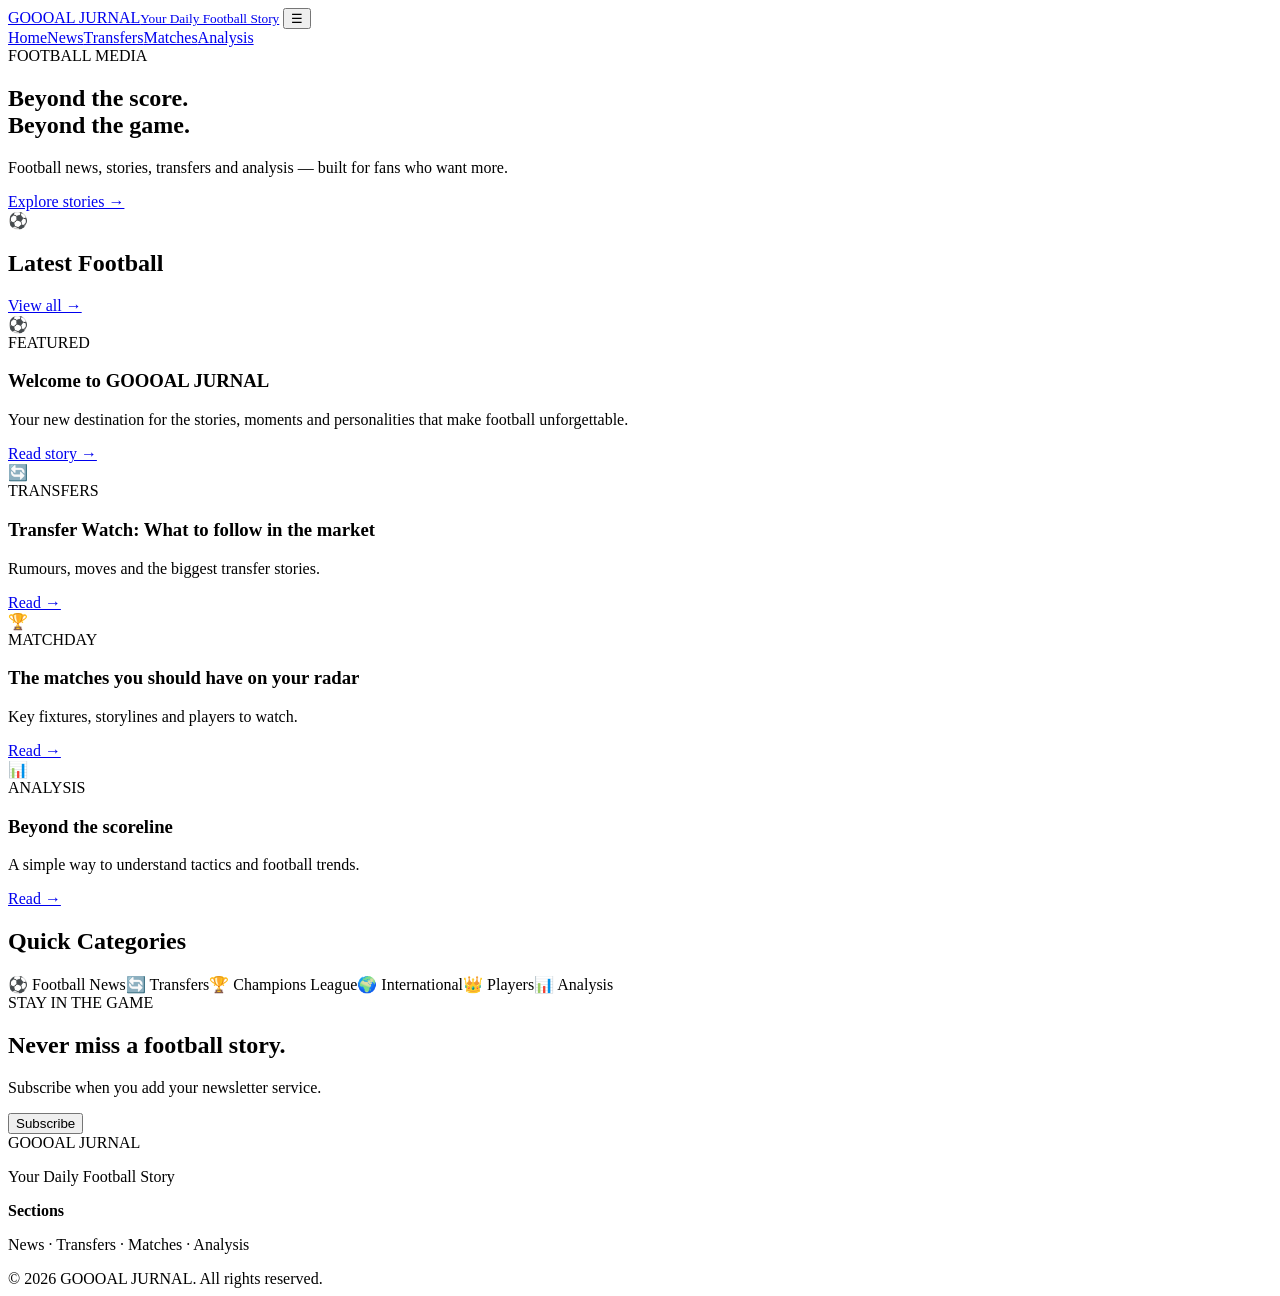
==== index.html @ cf1b4c9e "Add files via upload" ====
<!doctype html>
<html lang="en">
<head>
<meta charset="utf-8"><meta name="viewport" content="width=device-width,initial-scale=1">
<title>GOOOAL JURNAL | Your Daily Football Story</title>
<meta name="description" content="GOOOAL JURNAL — football news, transfers, match stories and analysis.">
<link rel="stylesheet" href="assets/style.css">
</head>
<body>
<header class="site-header"><div class="wrap nav">
<a class="brand" href="index.html">GOOOAL <span>JURNAL</span><small>Your Daily Football Story</small></a>
<button class="menu" onclick="document.querySelector('nav').classList.toggle('open')">☰</button>
<nav><a href="index.html">Home</a><a href="#news">News</a><a href="#transfers">Transfers</a><a href="#matches">Matches</a><a href="#analysis">Analysis</a></nav>
</div></header>

<main>
<section class="hero wrap"><div class="hero-copy"><span class="pill">FOOTBALL MEDIA</span><h1>Beyond the score.<br>Beyond the game.</h1><p>Football news, stories, transfers and analysis — built for fans who want more.</p><a class="btn" href="#news">Explore stories →</a></div><div class="hero-ball">⚽</div></section>

<section class="wrap section" id="news"><div class="section-title"><h2>Latest Football</h2><a href="#news">View all →</a></div>
<div class="featured"><article><div class="image green">⚽</div><div class="article-body"><span class="cat">FEATURED</span><h3>Welcome to GOOOAL JURNAL</h3><p>Your new destination for the stories, moments and personalities that make football unforgettable.</p><a class="read" href="articles/welcome.html">Read story →</a></div></article></div>
<div class="cards">
<article class="card"><div class="image">🔄</div><div class="article-body"><span class="cat">TRANSFERS</span><h3>Transfer Watch: What to follow in the market</h3><p>Rumours, moves and the biggest transfer stories.</p><a class="read" href="articles/transfers.html">Read →</a></div></article>
<article class="card"><div class="image">🏆</div><div class="article-body"><span class="cat">MATCHDAY</span><h3>The matches you should have on your radar</h3><p>Key fixtures, storylines and players to watch.</p><a class="read" href="articles/matchday.html">Read →</a></div></article>
<article class="card"><div class="image">📊</div><div class="article-body"><span class="cat">ANALYSIS</span><h3>Beyond the scoreline</h3><p>A simple way to understand tactics and football trends.</p><a class="read" href="articles/analysis.html">Read →</a></div></article>
</div></section>

<section class="wrap section" id="transfers"><div class="section-title"><h2>Quick Categories</h2></div><div class="categories"><a>⚽ Football News</a><a>🔄 Transfers</a><a>🏆 Champions League</a><a>🌍 International</a><a>👑 Players</a><a>📊 Analysis</a></div></section>

<section class="wrap newsletter"><div><span class="cat">STAY IN THE GAME</span><h2>Never miss a football story.</h2><p>Subscribe when you add your newsletter service.</p></div><button onclick="alert('Newsletter signup will be connected in the next version.')">Subscribe</button></section>
</main>

<footer><div class="wrap footer"><div><div class="brand footer-brand">GOOOAL <span>JURNAL</span></div><p>Your Daily Football Story</p></div><div><b>Sections</b><p>News · Transfers · Matches · Analysis</p></div></div><div class="copyright">© 2026 GOOOAL JURNAL. All rights reserved.</div></footer>
</body></html>
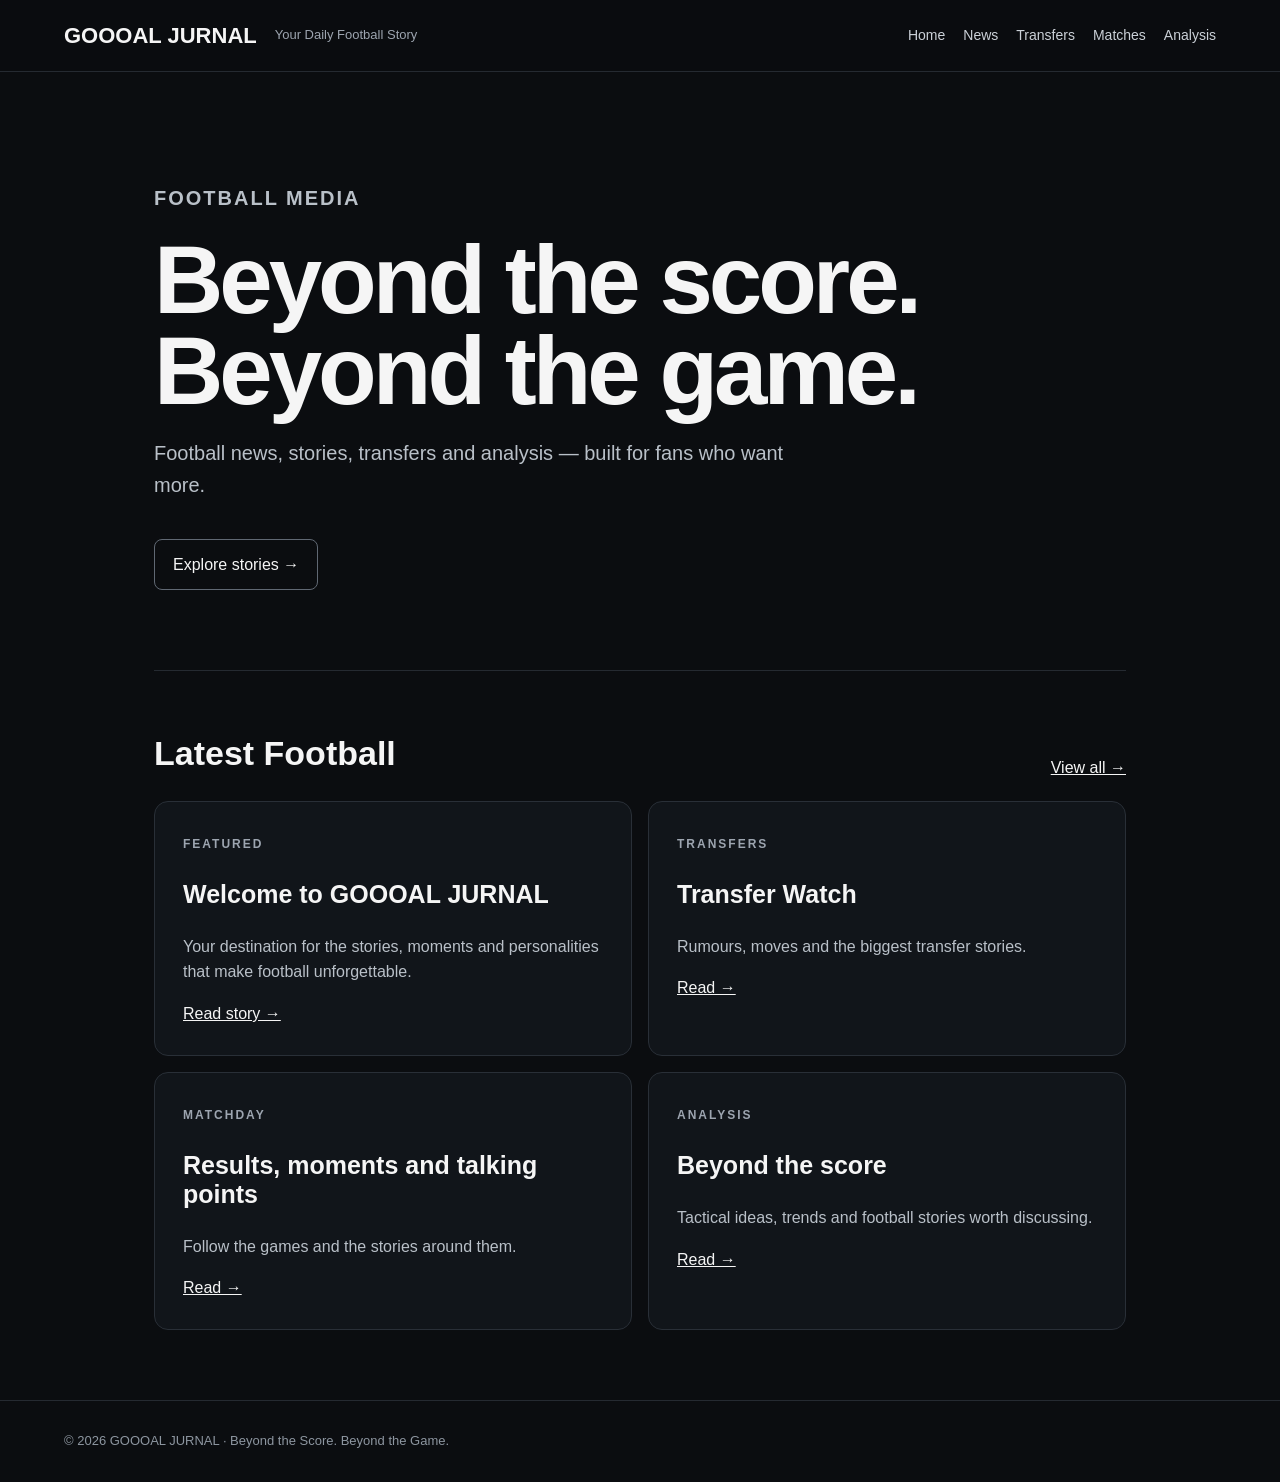
==== commit f654c353: "Add files via upload" ====
--- a/index.html
+++ b/index.html
@@ -1,33 +1 @@
-<!doctype html>
-<html lang="en">
-<head>
-<meta charset="utf-8"><meta name="viewport" content="width=device-width,initial-scale=1">
-<title>GOOOAL JURNAL | Your Daily Football Story</title>
-<meta name="description" content="GOOOAL JURNAL — football news, transfers, match stories and analysis.">
-<link rel="stylesheet" href="assets/style.css">
-</head>
-<body>
-<header class="site-header"><div class="wrap nav">
-<a class="brand" href="index.html">GOOOAL <span>JURNAL</span><small>Your Daily Football Story</small></a>
-<button class="menu" onclick="document.querySelector('nav').classList.toggle('open')">☰</button>
-<nav><a href="index.html">Home</a><a href="#news">News</a><a href="#transfers">Transfers</a><a href="#matches">Matches</a><a href="#analysis">Analysis</a></nav>
-</div></header>
-
-<main>
-<section class="hero wrap"><div class="hero-copy"><span class="pill">FOOTBALL MEDIA</span><h1>Beyond the score.<br>Beyond the game.</h1><p>Football news, stories, transfers and analysis — built for fans who want more.</p><a class="btn" href="#news">Explore stories →</a></div><div class="hero-ball">⚽</div></section>
-
-<section class="wrap section" id="news"><div class="section-title"><h2>Latest Football</h2><a href="#news">View all →</a></div>
-<div class="featured"><article><div class="image green">⚽</div><div class="article-body"><span class="cat">FEATURED</span><h3>Welcome to GOOOAL JURNAL</h3><p>Your new destination for the stories, moments and personalities that make football unforgettable.</p><a class="read" href="articles/welcome.html">Read story →</a></div></article></div>
-<div class="cards">
-<article class="card"><div class="image">🔄</div><div class="article-body"><span class="cat">TRANSFERS</span><h3>Transfer Watch: What to follow in the market</h3><p>Rumours, moves and the biggest transfer stories.</p><a class="read" href="articles/transfers.html">Read →</a></div></article>
-<article class="card"><div class="image">🏆</div><div class="article-body"><span class="cat">MATCHDAY</span><h3>The matches you should have on your radar</h3><p>Key fixtures, storylines and players to watch.</p><a class="read" href="articles/matchday.html">Read →</a></div></article>
-<article class="card"><div class="image">📊</div><div class="article-body"><span class="cat">ANALYSIS</span><h3>Beyond the scoreline</h3><p>A simple way to understand tactics and football trends.</p><a class="read" href="articles/analysis.html">Read →</a></div></article>
-</div></section>
-
-<section class="wrap section" id="transfers"><div class="section-title"><h2>Quick Categories</h2></div><div class="categories"><a>⚽ Football News</a><a>🔄 Transfers</a><a>🏆 Champions League</a><a>🌍 International</a><a>👑 Players</a><a>📊 Analysis</a></div></section>
-
-<section class="wrap newsletter"><div><span class="cat">STAY IN THE GAME</span><h2>Never miss a football story.</h2><p>Subscribe when you add your newsletter service.</p></div><button onclick="alert('Newsletter signup will be connected in the next version.')">Subscribe</button></section>
-</main>
-
-<footer><div class="wrap footer"><div><div class="brand footer-brand">GOOOAL <span>JURNAL</span></div><p>Your Daily Football Story</p></div><div><b>Sections</b><p>News · Transfers · Matches · Analysis</p></div></div><div class="copyright">© 2026 GOOOAL JURNAL. All rights reserved.</div></footer>
-</body></html>+<!doctype html><html lang="en"><head><meta charset="utf-8"><meta name="viewport" content="width=device-width,initial-scale=1"><title>GOOOAL JURNAL</title><link rel="stylesheet" href="style.css"></head><body><header><a class="logo" href="index.html">GOOOAL JURNAL</a><span class="tag">Your Daily Football Story</span><nav><a href="index.html">Home</a><a href="welcome.html">News</a><a href="transfers.html">Transfers</a><a href="matchday.html">Matches</a><a href="analysis.html">Analysis</a></nav></header><main><section class="hero"><p class="eyebrow">FOOTBALL MEDIA</p><h1>Beyond the score.<br>Beyond the game.</h1><p>Football news, stories, transfers and analysis — built for fans who want more.</p><a class="button" href="welcome.html">Explore stories →</a></section><section><div class="sectionhead"><h2>Latest Football</h2><a href="welcome.html">View all →</a></div><div class="grid"><article><span class="label">FEATURED</span><h3>Welcome to GOOOAL JURNAL</h3><p>Your destination for the stories, moments and personalities that make football unforgettable.</p><a href="welcome.html">Read story →</a></article><article><span class="label">TRANSFERS</span><h3>Transfer Watch</h3><p>Rumours, moves and the biggest transfer stories.</p><a href="transfers.html">Read →</a></article><article><span class="label">MATCHDAY</span><h3>Results, moments and talking points</h3><p>Follow the games and the stories around them.</p><a href="matchday.html">Read →</a></article><article><span class="label">ANALYSIS</span><h3>Beyond the score</h3><p>Tactical ideas, trends and football stories worth discussing.</p><a href="analysis.html">Read →</a></article></div></section></main><footer>© 2026 GOOOAL JURNAL · Beyond the Score. Beyond the Game.</footer></body></html>
--- a/style.css
+++ b/style.css
@@ -0,0 +1 @@
+*{box-sizing:border-box}body{margin:0;background:#0b0d10;color:#f5f5f5;font-family:Arial,sans-serif;line-height:1.6}a{color:inherit}header{position:sticky;top:0;background:#0b0d10ee;border-bottom:1px solid #252a31;padding:18px 5%;display:flex;align-items:center;gap:18px;flex-wrap:wrap}.logo{font-weight:900;font-size:22px;text-decoration:none}.tag{color:#9da5b0;font-size:13px}nav{display:flex;gap:18px;margin-left:auto;flex-wrap:wrap}nav a{text-decoration:none;color:#cbd1d8;font-size:14px}main{max-width:1100px;margin:auto;padding:0 5%}.hero{padding:90px 0 80px;border-bottom:1px solid #252a31}.eyebrow,.label{font-size:12px;font-weight:800;letter-spacing:2px;color:#9da5b0}.hero h1{font-size:clamp(46px,10vw,96px);line-height:.95;letter-spacing:-4px;margin:20px 0}.hero p{max-width:680px;font-size:20px;color:#b9c0c8}.button{display:inline-block;margin-top:18px;padding:12px 18px;border:1px solid #606873;border-radius:8px;text-decoration:none}.sectionhead{display:flex;justify-content:space-between;align-items:end;margin:55px 0 20px}.sectionhead h2{font-size:34px;margin:0}.grid{display:grid;grid-template-columns:repeat(2,1fr);gap:16px}article,.card{border:1px solid #292f37;border-radius:14px;padding:28px;background:#11151a}article h3,.card h2{font-size:25px;line-height:1.15}article p,.card p,.page>p{color:#b9c0c8}.page{padding:70px 0}.page h1{font-size:clamp(42px,9vw,78px);line-height:1;margin:12px 0 20px}.page>.card{margin-top:35px}footer{border-top:1px solid #252a31;margin-top:70px;padding:30px 5%;color:#8d96a0;font-size:13px}@media(max-width:700px){header{padding:14px 4%;gap:10px}.tag{display:none}nav{width:100%;margin:0;gap:12px}.hero{padding:55px 0}.hero h1{font-size:48px;letter-spacing:-2px}.hero p{font-size:17px}.grid{grid-template-columns:1fr}}
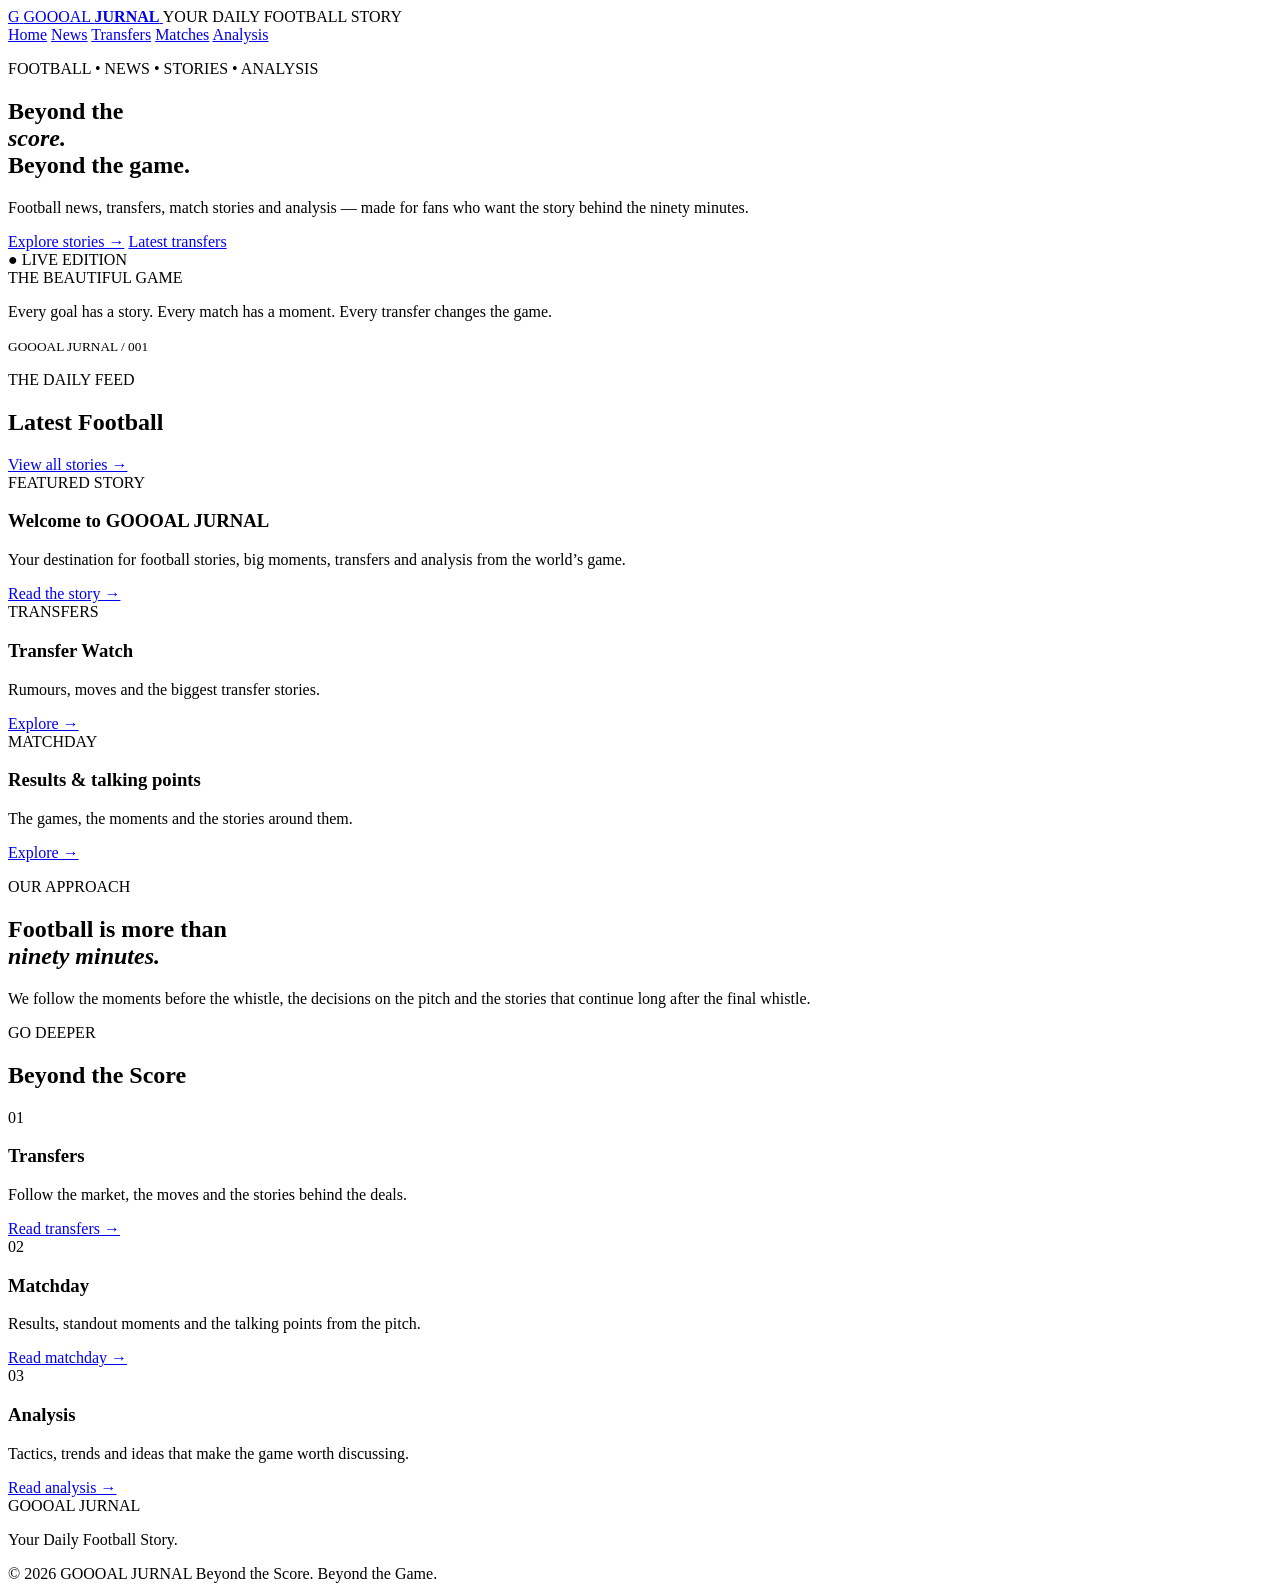
==== commit fe2382a0: "Rename index-5.html to index.html" ====
--- a/index.html
+++ b/index.html
@@ -1 +1,126 @@
-<!doctype html><html lang="en"><head><meta charset="utf-8"><meta name="viewport" content="width=device-width,initial-scale=1"><title>GOOOAL JURNAL</title><link rel="stylesheet" href="style.css"></head><body><header><a class="logo" href="index.html">GOOOAL JURNAL</a><span class="tag">Your Daily Football Story</span><nav><a href="index.html">Home</a><a href="welcome.html">News</a><a href="transfers.html">Transfers</a><a href="matchday.html">Matches</a><a href="analysis.html">Analysis</a></nav></header><main><section class="hero"><p class="eyebrow">FOOTBALL MEDIA</p><h1>Beyond the score.<br>Beyond the game.</h1><p>Football news, stories, transfers and analysis — built for fans who want more.</p><a class="button" href="welcome.html">Explore stories →</a></section><section><div class="sectionhead"><h2>Latest Football</h2><a href="welcome.html">View all →</a></div><div class="grid"><article><span class="label">FEATURED</span><h3>Welcome to GOOOAL JURNAL</h3><p>Your destination for the stories, moments and personalities that make football unforgettable.</p><a href="welcome.html">Read story →</a></article><article><span class="label">TRANSFERS</span><h3>Transfer Watch</h3><p>Rumours, moves and the biggest transfer stories.</p><a href="transfers.html">Read →</a></article><article><span class="label">MATCHDAY</span><h3>Results, moments and talking points</h3><p>Follow the games and the stories around them.</p><a href="matchday.html">Read →</a></article><article><span class="label">ANALYSIS</span><h3>Beyond the score</h3><p>Tactical ideas, trends and football stories worth discussing.</p><a href="analysis.html">Read →</a></article></div></section></main><footer>© 2026 GOOOAL JURNAL · Beyond the Score. Beyond the Game.</footer></body></html>+<!doctype html>
+<html lang="en">
+<head>
+<meta charset="utf-8">
+<meta name="viewport" content="width=device-width,initial-scale=1">
+<title>GOOOAL JURNAL — Your Daily Football Story</title>
+<meta name="description" content="Football news, transfers, match stories and analysis. Your Daily Football Story.">
+<link rel="stylesheet" href="style.css">
+</head>
+<body>
+
+<header class="topbar">
+  <a class="brand" href="index.html">
+    <span class="brand-mark">G</span>
+    <span>GOOOAL <b>JURNAL</b></span>
+  </a>
+  <span class="tagline">YOUR DAILY FOOTBALL STORY</span>
+  <nav>
+    <a class="active" href="index.html">Home</a>
+    <a href="welcome.html">News</a>
+    <a href="transfers.html">Transfers</a>
+    <a href="matchday.html">Matches</a>
+    <a href="analysis.html">Analysis</a>
+  </nav>
+</header>
+
+<main>
+  <section class="hero">
+    <div class="hero-copy">
+      <p class="kicker">FOOTBALL • NEWS • STORIES • ANALYSIS</p>
+      <h1>Beyond the<br><em>score.</em><br>Beyond the game.</h1>
+      <p class="intro">Football news, transfers, match stories and analysis — made for fans who want the story behind the ninety minutes.</p>
+      <div class="actions">
+        <a class="button" href="welcome.html">Explore stories →</a>
+        <a class="text-link" href="transfers.html">Latest transfers</a>
+      </div>
+    </div>
+    <div class="hero-card">
+      <div class="live-dot">● LIVE EDITION</div>
+      <div class="hero-card-title">THE BEAUTIFUL GAME</div>
+      <p>Every goal has a story. Every match has a moment. Every transfer changes the game.</p>
+      <div class="hero-line"></div>
+      <small>GOOOAL JURNAL / 001</small>
+    </div>
+  </section>
+
+  <section class="section">
+    <div class="section-head">
+      <div>
+        <p class="kicker">THE DAILY FEED</p>
+        <h2>Latest Football</h2>
+      </div>
+      <a href="welcome.html">View all stories →</a>
+    </div>
+
+    <div class="featured">
+      <article class="feature-main">
+        <span class="pill">FEATURED STORY</span>
+        <h3>Welcome to GOOOAL JURNAL</h3>
+        <p>Your destination for football stories, big moments, transfers and analysis from the world’s game.</p>
+        <a href="welcome.html">Read the story →</a>
+      </article>
+
+      <article class="story">
+        <span class="pill">TRANSFERS</span>
+        <h3>Transfer Watch</h3>
+        <p>Rumours, moves and the biggest transfer stories.</p>
+        <a href="transfers.html">Explore →</a>
+      </article>
+
+      <article class="story">
+        <span class="pill">MATCHDAY</span>
+        <h3>Results & talking points</h3>
+        <p>The games, the moments and the stories around them.</p>
+        <a href="matchday.html">Explore →</a>
+      </article>
+    </div>
+  </section>
+
+  <section class="manifesto">
+    <p class="kicker">OUR APPROACH</p>
+    <h2>Football is more than<br><em>ninety minutes.</em></h2>
+    <p>We follow the moments before the whistle, the decisions on the pitch and the stories that continue long after the final whistle.</p>
+  </section>
+
+  <section class="section">
+    <div class="section-head">
+      <div>
+        <p class="kicker">GO DEEPER</p>
+        <h2>Beyond the Score</h2>
+      </div>
+    </div>
+    <div class="three-col">
+      <article class="mini">
+        <span class="number">01</span>
+        <h3>Transfers</h3>
+        <p>Follow the market, the moves and the stories behind the deals.</p>
+        <a href="transfers.html">Read transfers →</a>
+      </article>
+      <article class="mini">
+        <span class="number">02</span>
+        <h3>Matchday</h3>
+        <p>Results, standout moments and the talking points from the pitch.</p>
+        <a href="matchday.html">Read matchday →</a>
+      </article>
+      <article class="mini">
+        <span class="number">03</span>
+        <h3>Analysis</h3>
+        <p>Tactics, trends and ideas that make the game worth discussing.</p>
+        <a href="analysis.html">Read analysis →</a>
+      </article>
+    </div>
+  </section>
+</main>
+
+<footer>
+  <div class="footer-brand">GOOOAL JURNAL</div>
+  <p>Your Daily Football Story.</p>
+  <div class="footer-bottom">
+    <span>© 2026 GOOOAL JURNAL</span>
+    <span>Beyond the Score. Beyond the Game.</span>
+  </div>
+</footer>
+
+</body>
+</html>
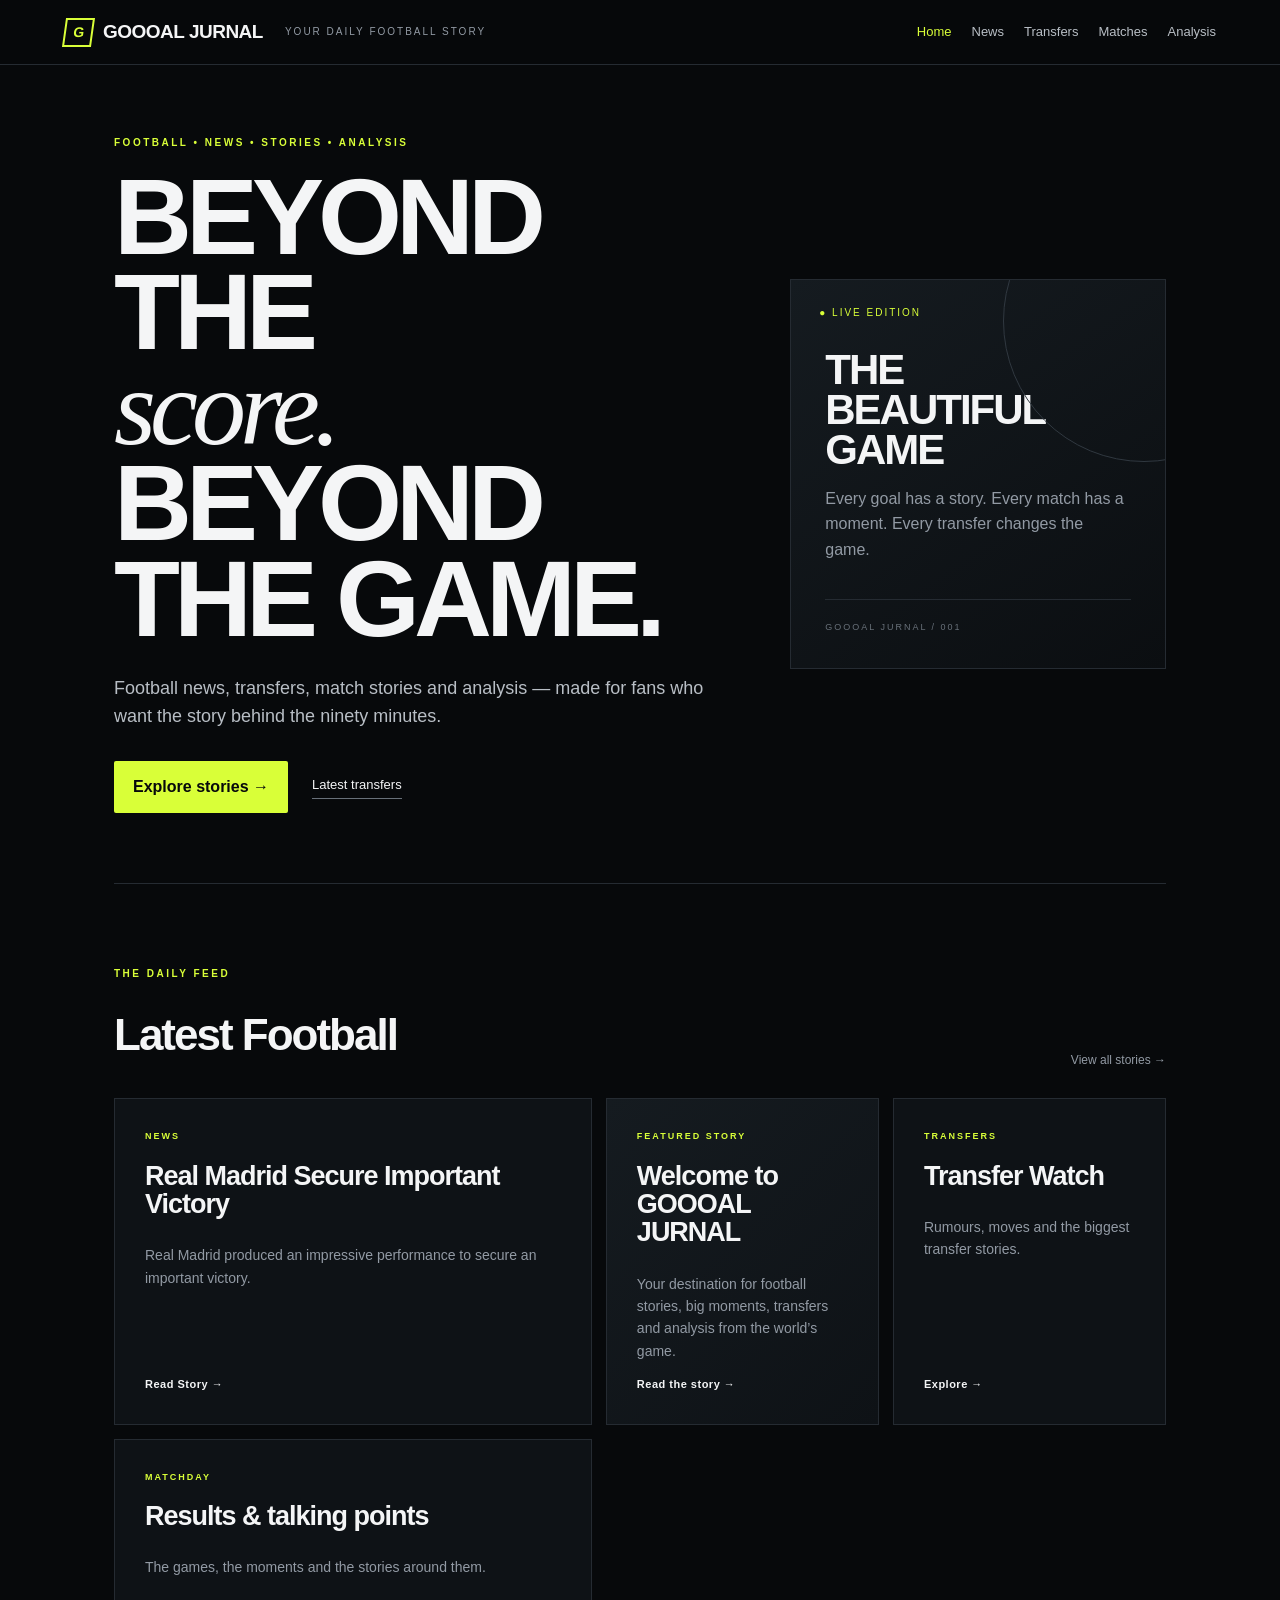
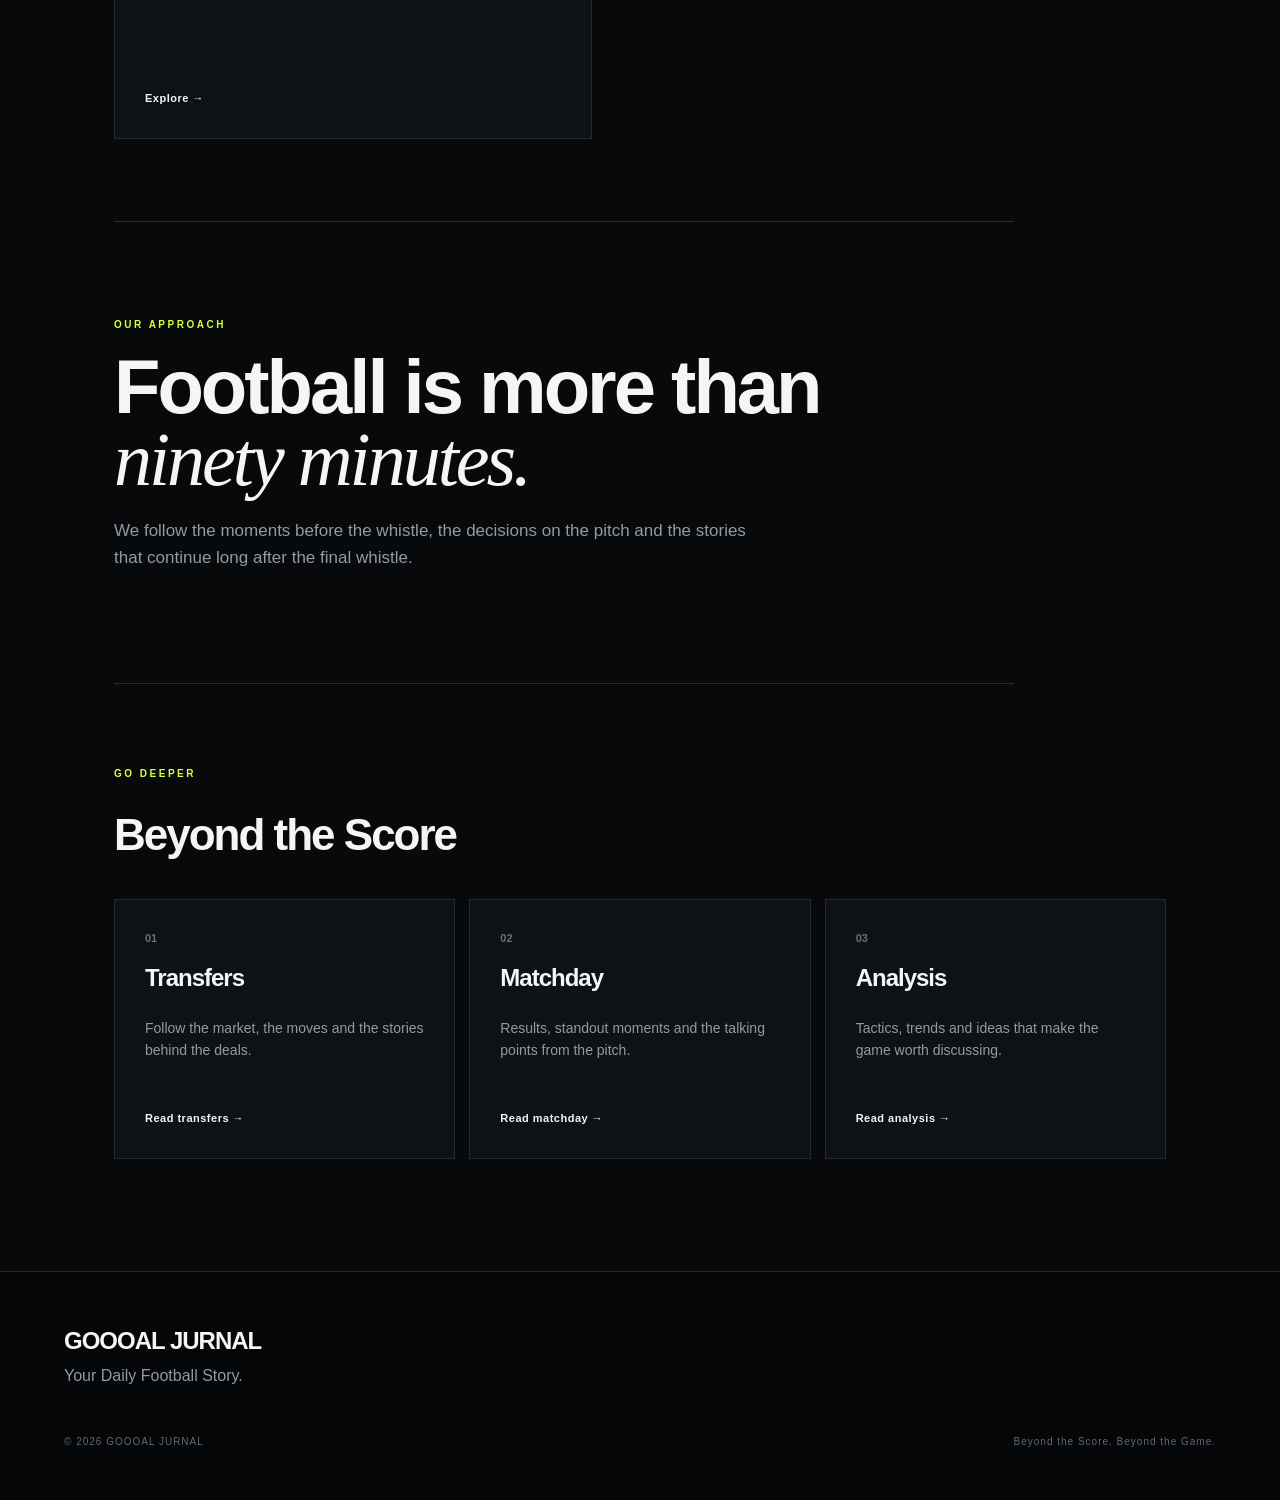
==== commit 79e35c7c: "Update index.html" ====
--- a/index.html
+++ b/index.html
@@ -53,7 +53,13 @@
       <a href="welcome.html">View all stories →</a>
     </div>
 
-    <div class="featured">
+    <div class="featured"> 
+      <article class="story">
+  <span class="pill">NEWS</span>
+  <h3>Real Madrid Secure Important Victory</h3>
+  <p>Real Madrid produced an impressive performance to secure an important victory.</p>
+  <a href="article.html">Read Story →</a>
+</article>
       <article class="feature-main">
         <span class="pill">FEATURED STORY</span>
         <h3>Welcome to GOOOAL JURNAL</h3>
--- a/style.css
+++ b/style.css
@@ -0,0 +1,61 @@
+*{box-sizing:border-box}
+:root{--bg:#07090b;--panel:#0e1216;--line:#252b32;--text:#f4f5f6;--muted:#929aa4;--accent:#d9ff38}
+html{scroll-behavior:smooth}
+body{margin:0;background:var(--bg);color:var(--text);font-family:Arial,Helvetica,sans-serif;line-height:1.6}
+a{color:inherit;text-decoration:none}
+.topbar{position:sticky;top:0;z-index:10;background:rgba(7,9,11,.92);backdrop-filter:blur(14px);border-bottom:1px solid var(--line);padding:17px 5%;display:flex;align-items:center;gap:22px;flex-wrap:wrap}
+.brand{display:flex;align-items:center;gap:10px;font-weight:900;font-size:19px;letter-spacing:-.5px}
+.brand b{font-weight:900}
+.brand-mark{display:grid;place-items:center;width:29px;height:29px;border:2px solid var(--accent);color:var(--accent);font-size:14px;transform:skew(-8deg)}
+.tagline{font-size:10px;letter-spacing:2px;color:var(--muted)}
+nav{display:flex;gap:20px;margin-left:auto}
+nav a{font-size:13px;color:#b8bec5}
+nav a:hover,nav .active{color:var(--accent)}
+main{max-width:1180px;margin:auto;padding:0 5%}
+.hero{min-height:720px;display:grid;grid-template-columns:1.25fr .75fr;gap:50px;align-items:center;border-bottom:1px solid var(--line)}
+.hero-copy{padding:70px 0}
+.kicker{font-size:10px;font-weight:800;letter-spacing:2.5px;color:var(--accent);margin:0 0 18px}
+h1{font-size:clamp(54px,9vw,108px);line-height:.88;letter-spacing:-6px;margin:0 0 28px;text-transform:uppercase}
+h1 em,h2 em{font-family:Georgia,serif;font-weight:400;text-transform:none}
+.intro{max-width:650px;color:#b8bec5;font-size:18px}
+.actions{display:flex;align-items:center;gap:24px;margin-top:30px}
+.button{display:inline-block;background:var(--accent);color:#07090b;font-weight:900;padding:13px 19px;border-radius:2px}
+.button:hover{transform:translateY(-1px)}
+.text-link{font-size:13px;border-bottom:1px solid #687079;padding-bottom:3px}
+.hero-card{min-height:390px;border:1px solid var(--line);background:linear-gradient(145deg,#151b20,#0b0e11);padding:34px;display:flex;flex-direction:column;justify-content:flex-end;position:relative;overflow:hidden}
+.hero-card:before{content:"";position:absolute;width:280px;height:280px;border:1px solid #303840;border-radius:50%;right:-120px;top:-100px}
+.live-dot{position:absolute;top:25px;left:28px;font-size:10px;letter-spacing:2px;color:var(--accent)}
+.hero-card-title{font-size:42px;line-height:.95;font-weight:900;letter-spacing:-2px;max-width:330px}
+.hero-card p{color:var(--muted);max-width:330px}
+.hero-line{width:100%;height:1px;background:var(--line);margin:20px 0}
+.hero-card small{color:#687079;font-size:9px;letter-spacing:2px}
+.section{padding:82px 0}
+.section-head{display:flex;justify-content:space-between;align-items:end;margin-bottom:28px}
+.section-head h2{font-size:44px;letter-spacing:-2px;margin:0}
+.section-head>a{font-size:12px;color:var(--muted)}
+.featured{display:grid;grid-template-columns:1.4fr .8fr .8fr;gap:14px}
+.feature-main,.story,.mini{border:1px solid var(--line);background:var(--panel);padding:30px;min-height:300px;display:flex;flex-direction:column}
+.feature-main{background:linear-gradient(135deg,#151b20,#0e1216)}
+.pill{font-size:9px;letter-spacing:2px;color:var(--accent);font-weight:900}
+h3{font-size:27px;line-height:1.05;letter-spacing:-1px;margin:18px 0 12px}
+.feature-main p,.story p,.mini p{color:var(--muted);font-size:14px}
+.feature-main a,.story a,.mini a{margin-top:auto;font-size:11px;font-weight:800;letter-spacing:.5px}
+.manifesto{padding:95px 0;border-top:1px solid var(--line);border-bottom:1px solid var(--line);max-width:900px}
+.manifesto h2{font-size:clamp(42px,7vw,76px);line-height:.95;letter-spacing:-3px;margin:0 0 22px}
+.manifesto>p:last-child{max-width:650px;color:var(--muted);font-size:17px}
+.three-col{display:grid;grid-template-columns:repeat(3,1fr);gap:14px}
+.mini{min-height:260px}
+.number{font-size:11px;color:#687079;font-weight:900}
+.mini h3{font-size:24px}
+footer{border-top:1px solid var(--line);margin-top:30px;padding:50px 5%;background:#050607}
+.footer-brand{font-size:24px;font-weight:900;letter-spacing:-1px}
+footer p{color:var(--muted);margin-top:3px}
+.footer-bottom{max-width:1180px;margin:45px auto 0;display:flex;justify-content:space-between;gap:20px;color:#626a73;font-size:10px;letter-spacing:1px}
+@media(max-width:800px){
+.topbar{padding:14px 4%}.tagline{display:none}nav{width:100%;margin:0;gap:14px;overflow:auto}
+main{padding:0 4%}.hero{grid-template-columns:1fr;min-height:auto;gap:20px}.hero-copy{padding:65px 0 25px}
+h1{font-size:56px;letter-spacing:-3px}.hero-card{min-height:330px;margin-bottom:30px}
+.section{padding:60px 0}.section-head{align-items:start;gap:20px}.section-head h2{font-size:35px}
+.featured,.three-col{grid-template-columns:1fr}.feature-main,.story,.mini{min-height:240px}
+.manifesto{padding:70px 0}.manifesto h2{font-size:46px}.footer-bottom{flex-direction:column;gap:8px}
+}
